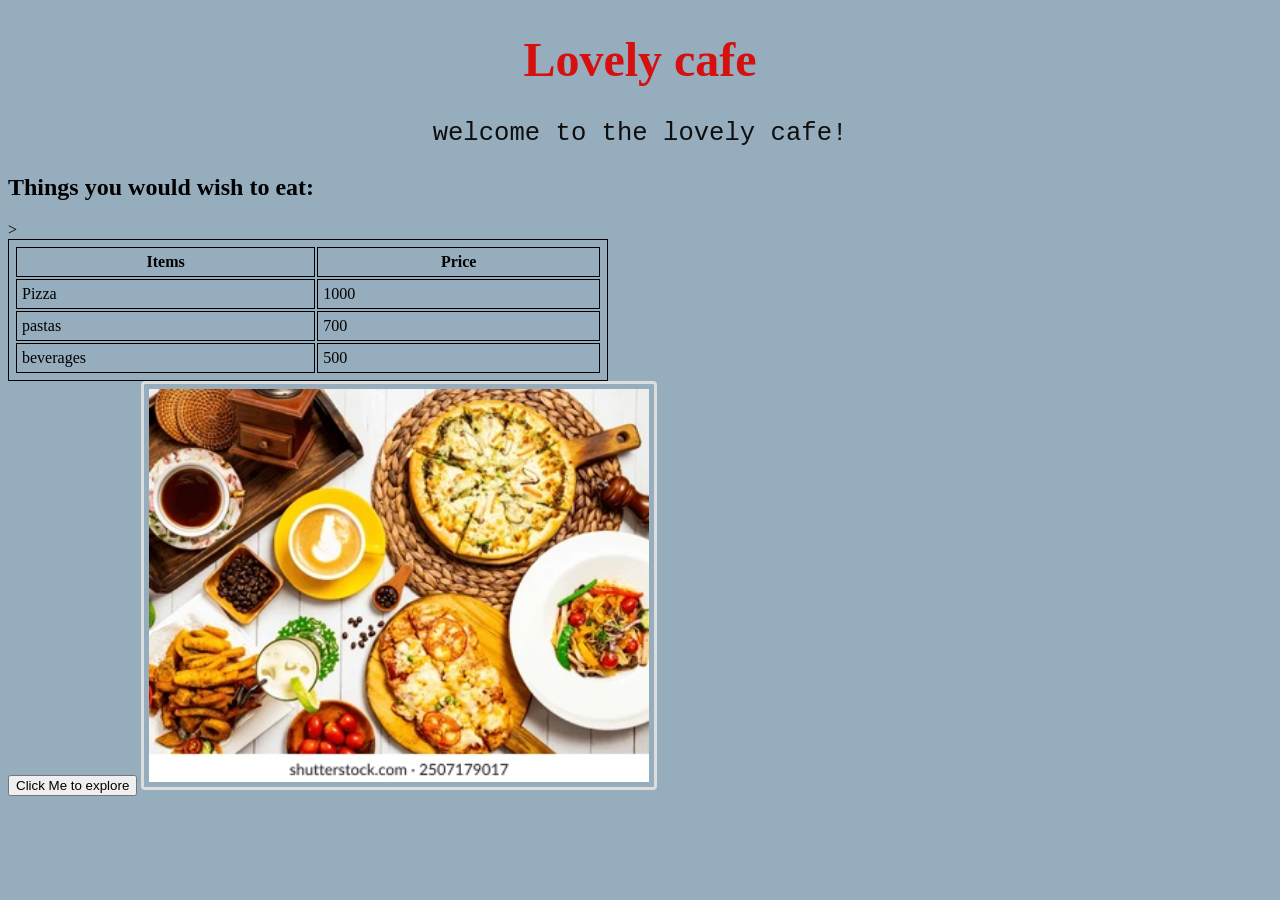
==== index.html @ a30f285e "Add Lab 11 page" ====
<!DOCTYPE html>
<html>
<head>
    <link rel="stylesheet" href="style.css">
<title>Lovely Cafe</title>
</head>
<body>

<h1>Lovely cafe</h1>
<p>welcome to the lovely cafe!</p>


</style>
</head>
<body>

<h2>Things you would wish to eat:</h2>

<table>
  <tr>
    <th>Items</th>
    <th>Price</th>
  </tr>
  <tr>
    <td>Pizza</td>
    <td>1000</td>
  </tr>
  <tr>
    <td>pastas</td>
    <td>700</td>
  </tr>
  <tr>
    <td>beverages</td>
    <td>500</td>
  </tr>>
</table>


<button type="button" onclick="alert('Hello!')">Click Me to explore</button>
<img src="images\123.webp" alt="alternatetext">


</body>
</html>
---- style.css ----
body {
  background-color: rgb(149, 173, 189);
}
h1 {
  color: rgb(192, 192, 204);
}
p {
  color: rgb(156, 49, 49);
}
h1 {
  color: rgb(134, 46, 46);
  
  color: rgb(214, 15, 15);
  text-align: center;
  font-family: verdana;
  font-size: 300%;
}
p {
  color: rgb(31, 25, 25);
  
  color: rgb(15, 14, 14);
  text-align: center;
  font-family: courier;
  font-size: 160%;
}
table, th, td {
  border: 1px solid;</style>
  border-radius: 4px;
  padding: 5px;
  width: 600px;
}
img {
  border: 3px solid #ddd;
  border-radius: 4px;
  padding: 5px;
  width: 500px;
  margin-right
  : auto;
}
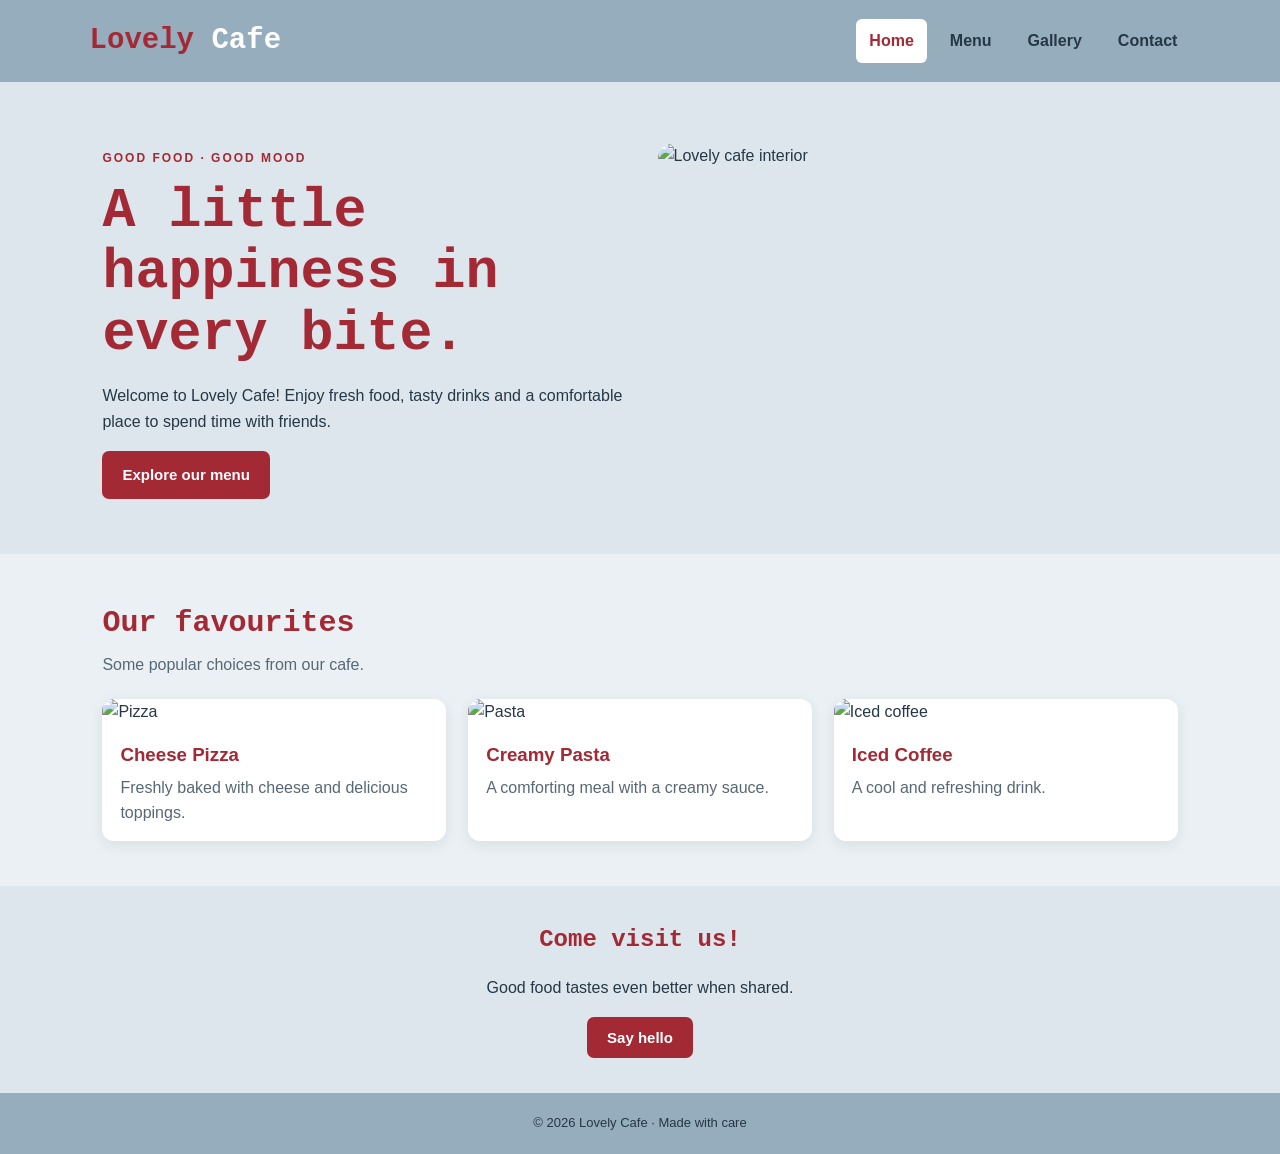
==== commit 2e344777: "Create home page and shared styling Created the Home page for Lovely Cafe and added shared CSS styli" ====
--- a/index.html
+++ b/index.html
@@ -1,47 +1,11 @@
-
-
-
 <!DOCTYPE html>
-<html>
-<head>
-    <link rel="stylesheet" href="style.css">
-<title>Lovely Cafe</title>
-</head>
+<html lang="en"><head><meta charset="UTF-8"><meta name="viewport" content="width=device-width, initial-scale=1.0"><title>Lovely Cafe | Home</title><link rel="stylesheet" href="style.css"></head>
 <body>
-
-<h1>Lovely cafe</h1>
-<p>welcome to the lovely cafe!</p>
-
-
-</style>
-</head>
-<body>
-
-<h2>Things you would wish to eat:</h2>
-
-<table>
-  <tr>
-    <th>Items</th>
-    <th>Price</th>
-  </tr>
-  <tr>
-    <td>Pizza</td>
-    <td>1000</td>
-  </tr>
-  <tr>
-    <td>pastas</td>
-    <td>700</td>
-  </tr>
-  <tr>
-    <td>beverages</td>
-    <td>500</td>
-  </tr>>
-</table>
-
-
-<button type="button" onclick="alert('Hello!')">Click Me to explore</button>
-<img src="images\123.webp" alt="alternatetext">
-
-
-</body>
-</html>+<header class="site-header"><div class="brand">Lovely <span>Cafe</span></div><nav><a class="active" href="index.html">Home</a><a href="menu.html">Menu</a><a href="gallery.html">Gallery</a><a href="contact.html">Contact</a></nav></header>
+<main>
+<section class="hero"><div><p class="eyebrow">GOOD FOOD · GOOD MOOD</p><h1>A little happiness in every bite.</h1><p>Welcome to Lovely Cafe! Enjoy fresh food, tasty drinks and a comfortable place to spend time with friends.</p><a class="button" href="menu.html">Explore our menu</a></div><img src="https://images.unsplash.com/photo-1554118811-1e0d58224f24?auto=format&fit=crop&w=1000&q=85" alt="Lovely cafe interior"></section>
+<section class="section"><h2>Our favourites</h2><p class="section-intro">Some popular choices from our cafe.</p><div class="card-grid">
+<article class="food-card"><img src="https://images.unsplash.com/photo-1513104890138-7c749659a591?auto=format&fit=crop&w=800&q=85" alt="Pizza"><div class="card-content"><h3>Cheese Pizza</h3><p>Freshly baked with cheese and delicious toppings.</p></div></article>
+<article class="food-card"><img src="https://images.unsplash.com/photo-1473093295043-cdd812d0e601?auto=format&fit=crop&w=800&q=85" alt="Pasta"><div class="card-content"><h3>Creamy Pasta</h3><p>A comforting meal with a creamy sauce.</p></div></article>
+<article class="food-card"><img src="https://images.unsplash.com/photo-1461023058943-07fcbe16d735?auto=format&fit=crop&w=800&q=85" alt="Iced coffee"><div class="card-content"><h3>Iced Coffee</h3><p>A cool and refreshing drink.</p></div></article></div></section>
+<section class="callout"><h2>Come visit us!</h2><p>Good food tastes even better when shared.</p><button onclick="showWelcome()">Say hello</button></section></main><footer>© 2026 Lovely Cafe · Made with care</footer><script src="script.js"></script></body></html>
--- a/style.css
+++ b/style.css
@@ -1,39 +1 @@
-body {
-  background-color: rgb(149, 173, 189);
-}
-h1 {
-  color: rgb(192, 192, 204);
-}
-p {
-  color: rgb(156, 49, 49);
-}
-h1 {
-  color: rgb(134, 46, 46);
-  
-  color: rgb(214, 15, 15);
-  text-align: center;
-  font-family: verdana;
-  font-size: 300%;
-}
-p {
-  color: rgb(31, 25, 25);
-  
-  color: rgb(15, 14, 14);
-  text-align: center;
-  font-family: courier;
-  font-size: 160%;
-}
-table, th, td {
-  border: 1px solid;</style>
-  border-radius: 4px;
-  padding: 5px;
-  width: 600px;
-}
-img {
-  border: 3px solid #ddd;
-  border-radius: 4px;
-  padding: 5px;
-  width: 500px;
-  margin-right
-  : auto;
-}+*{box-sizing:border-box}body{margin:0;background:#eaf0f3;color:#263746;font-family:Verdana,Arial,sans-serif;line-height:1.6}.site-header{background:#95adbd;padding:18px 7%;display:flex;justify-content:space-between;align-items:center;gap:20px;flex-wrap:wrap}.brand{font-family:"Courier New",monospace;font-size:29px;font-weight:bold;color:#a32935}.brand span{color:white}.site-header nav{display:flex;gap:10px;flex-wrap:wrap}.site-header nav a{color:#263746;text-decoration:none;padding:9px 13px;border-radius:6px;font-weight:bold}.site-header nav a:hover,.site-header nav a.active{background:white;color:#a32935}.hero{display:grid;grid-template-columns:1fr 1fr;align-items:center;gap:35px;padding:55px 8%;background:#dce6ec}.hero img{width:100%;height:350px;object-fit:cover;border-radius:16px}.hero h1,.page-heading h1{font-family:"Courier New",monospace;color:#a32935;font-size:clamp(34px,5vw,55px);line-height:1.12;margin:8px 0 18px}.eyebrow{font-size:12px;letter-spacing:2px;font-weight:bold;color:#a32935}.button,button{display:inline-block;border:0;background:#a32935;color:white;padding:12px 20px;border-radius:7px;text-decoration:none;font-weight:bold;cursor:pointer;font-size:15px}.button:hover,button:hover{background:#76212b}.section{padding:45px 8%}.section h2,.contact-info h2{font-family:"Courier New",monospace;color:#a32935;font-size:30px;margin:0 0 5px}.section-intro{margin-top:0;color:#586875}.card-grid{display:grid;grid-template-columns:repeat(3,1fr);gap:22px;margin-top:22px}.food-card{background:white;border-radius:12px;overflow:hidden;box-shadow:0 4px 14px #26374616}.food-card img{width:100%;height:210px;object-fit:cover}.card-content{padding:15px 18px}.card-content h3,.menu-item h3{margin:0 0 5px;color:#a32935}.card-content p,.menu-item p{margin:0;color:#586875}.callout{text-align:center;background:#dce6ec;padding:35px 15px}.callout h2{color:#a32935;font-family:"Courier New",monospace;margin:0}.page-heading{text-align:center;padding:45px 15px 15px}.page-heading h1{font-size:45px;margin:4px 0 10px}.page-heading p:last-child{color:#586875}.menu-grid{display:grid;grid-template-columns:repeat(2,1fr);gap:18px;margin-top:22px}.menu-item{display:flex;gap:16px;align-items:center;background:white;padding:12px;border-radius:11px;box-shadow:0 3px 12px #26374612}.menu-item img{width:135px;height:115px;object-fit:cover;border-radius:8px}.menu-item strong{display:block;color:#a32935;margin-top:8px}.center{text-align:center;padding:0 0 45px}.gallery-grid{display:grid;grid-template-columns:repeat(3,1fr);gap:18px}.gallery-grid figure{margin:0;background:white;padding:9px;border-radius:10px;box-shadow:0 3px 12px #26374615}.gallery-grid img{width:100%;height:220px;object-fit:cover;border-radius:7px}.gallery-grid figcaption{text-align:center;padding:8px 3px;font-family:"Courier New",monospace;color:#a32935;font-weight:bold}.contact-layout{display:grid;grid-template-columns:1fr 1fr;gap:35px;align-items:start}.contact-info img{width:100%;height:210px;object-fit:cover;border-radius:10px;margin-top:12px}.contact-form{background:white;padding:24px;border-radius:12px;box-shadow:0 3px 14px #26374615}.contact-form label{display:block;font-weight:bold;margin:10px 0 5px}.contact-form input,.contact-form textarea{width:100%;padding:11px;border:1px solid #bdcbd4;border-radius:6px;font:inherit}.contact-form textarea{resize:vertical}.contact-form button{margin-top:15px}footer{text-align:center;padding:20px;background:#95adbd;color:#263746;font-size:13px}@media(max-width:750px){.hero,.contact-layout{grid-template-columns:1fr}.hero{padding:35px 6%}.hero img{height:260px}.card-grid,.gallery-grid{grid-template-columns:repeat(2,1fr)}.menu-grid{grid-template-columns:1fr}}@media(max-width:480px){.card-grid,.gallery-grid{grid-template-columns:1fr}.site-header{justify-content:center}.site-header nav{justify-content:center}.menu-item img{width:105px;height:100px}}
